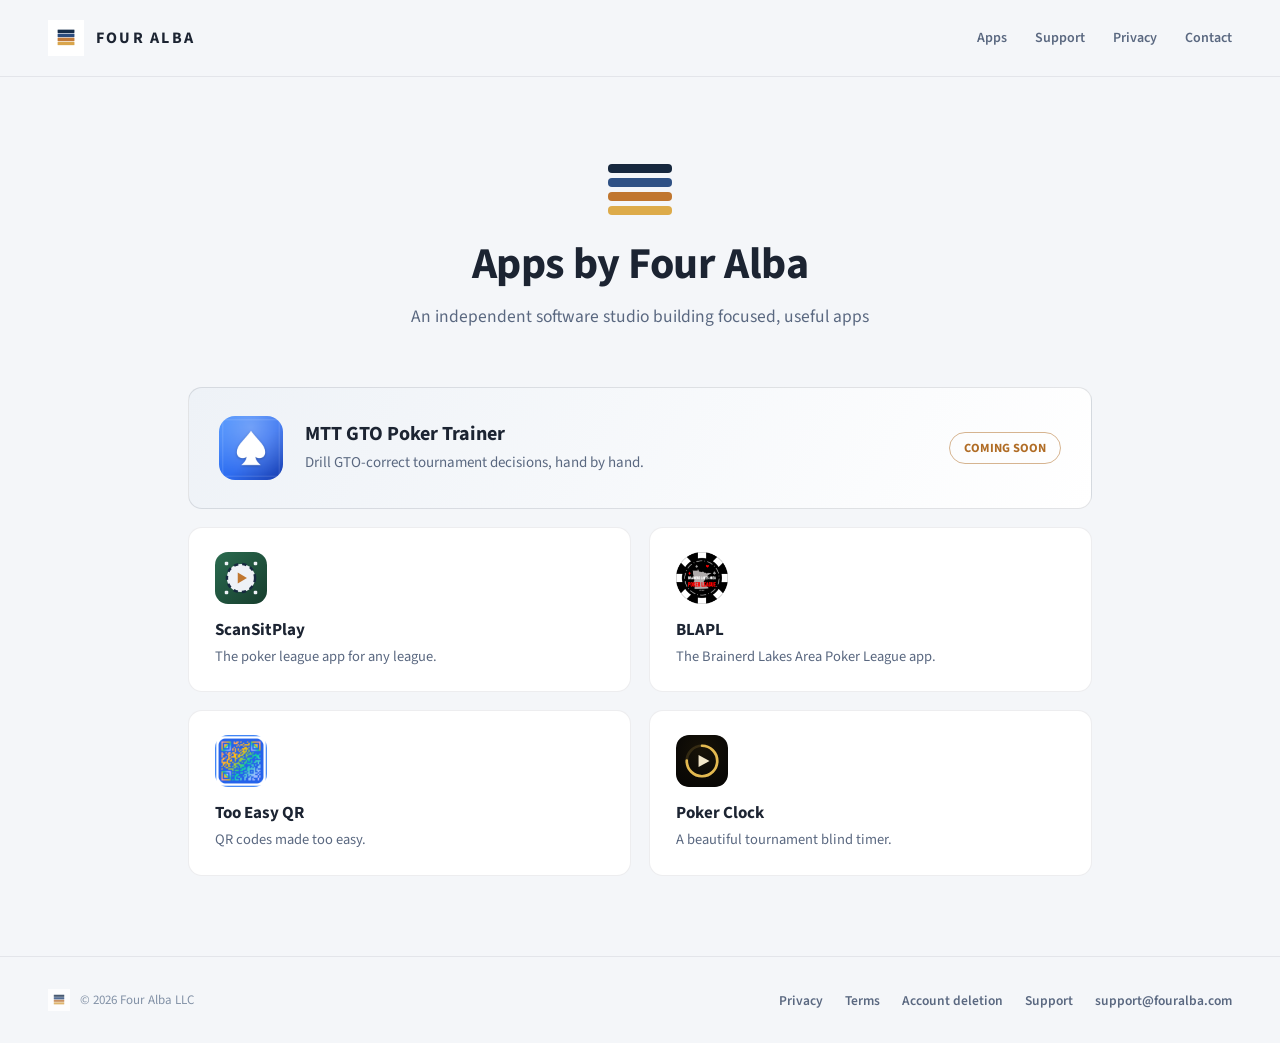
==== index.html @ 28549f2e "Fouralba.com company website — built from Claude Design handoff (light theme) Static multi-page site" ====
<!DOCTYPE html>
<html lang="en">
<head>
<meta charset="utf-8">
<meta name="viewport" content="width=device-width, initial-scale=1">
<title>Four Alba — Apps by Four Alba</title>
<meta name="description" content="Four Alba LLC is an independent software studio building focused, useful apps: MTT GTO Poker Trainer, ScanSitPlay, BLAPL, Too Easy QR, and Poker Clock.">
<link rel="canonical" href="https://fouralba.com/">
<meta property="og:type" content="website">
<meta property="og:site_name" content="Four Alba">
<meta property="og:title" content="Apps by Four Alba">
<meta property="og:description" content="An independent software studio building focused, useful apps.">
<meta property="og:image" content="https://fouralba.com/assets/four-alba-logo-transparent.png">
<meta property="og:url" content="https://fouralba.com/">
<meta name="twitter:card" content="summary">
<link rel="icon" type="image/png" href="/assets/four-alba-icon.png">
<link rel="apple-touch-icon" href="/assets/four-alba-icon.png">
<link rel="preconnect" href="https://fonts.googleapis.com">
<link rel="preconnect" href="https://fonts.gstatic.com" crossorigin>
<link href="https://fonts.googleapis.com/css2?family=Source+Sans+3:wght@400;600;700&display=swap" rel="stylesheet">
<link rel="stylesheet" href="/css/site.css">
</head>
<body>
<div class="site">

  <header class="site-header">
    <a class="brand" href="/">
      <img src="/assets/four-alba-icon.png" alt="Four Alba">
      <span>FOUR ALBA</span>
    </a>
    <nav class="site-nav">
      <a href="/">Apps</a>
      <a href="/support/">Support</a>
      <a href="/privacy/">Privacy</a>
      <a href="/support/">Contact</a>
    </nav>
  </header>

  <main>
    <div class="hero">
      <div class="hero-bars" aria-hidden="true">
        <div class="bar-navy"></div>
        <div class="bar-blue"></div>
        <div class="bar-rust"></div>
        <div class="bar-gold"></div>
      </div>
      <h1>Apps by Four Alba</h1>
      <p>An independent software studio building focused, useful apps</p>
    </div>

    <div class="app-grid">
      <a class="card card-featured" href="/apps/mtt-gto-trainer/">
        <div class="tile tile-64"><img src="/assets/icon-mtt-gto.png" alt=""></div>
        <div class="card-body">
          <div class="card-name">MTT GTO Poker Trainer</div>
          <div class="card-tag">Drill GTO-correct tournament decisions, hand by hand.</div>
        </div>
        <div class="badge">COMING SOON</div>
      </a>

      <a class="card card-app" href="/apps/scansitplay/">
        <div class="tile tile-52"><img src="/assets/icon-scansitplay.svg" alt=""></div>
        <div>
          <div class="card-name">ScanSitPlay</div>
          <div class="card-tag">The poker league app for any league.</div>
        </div>
      </a>

      <a class="card card-app" href="/apps/blapl/">
        <div class="tile tile-52"><img src="/assets/icon-blapl.png" alt=""></div>
        <div>
          <div class="card-name">BLAPL</div>
          <div class="card-tag">The Brainerd Lakes Area Poker League app.</div>
        </div>
      </a>

      <a class="card card-app" href="/apps/too-easy-qr/">
        <div class="tile tile-52"><img src="/assets/icon-too-easy-qr.png" alt=""></div>
        <div>
          <div class="card-name">Too Easy QR</div>
          <div class="card-tag">QR codes made too easy.</div>
        </div>
      </a>

      <a class="card card-app" href="/apps/poker-clock/">
        <div class="tile tile-52"><img src="/assets/icon-poker-clock.svg" alt=""></div>
        <div>
          <div class="card-name">Poker Clock</div>
          <div class="card-tag">A beautiful tournament blind timer.</div>
        </div>
      </a>
    </div>
  </main>

  <footer class="site-footer">
    <div class="footer-brand">
      <img src="/assets/four-alba-icon.png" alt="">
      <span>© 2026 Four Alba LLC</span>
    </div>
    <div class="footer-links">
      <a href="/privacy/">Privacy</a>
      <a href="/terms/">Terms</a>
      <a href="/account-deletion/">Account deletion</a>
      <a href="/support/">Support</a>
      <a href="mailto:support@fouralba.com">support@fouralba.com</a>
    </div>
  </footer>

</div>
</body>
</html>
---- css/site.css ----
/* Fouralba.com — light theme design tokens from design handoff */
:root {
  --page-bg: #f4f6f9;
  --card-bg: #ffffff;
  --text: #1c2432;
  --text-body: #3f4a5e;
  --text-muted: #5a6880;
  --text-faint: #8291a6;
  --border: rgba(28, 36, 50, 0.08);
  --border-strong: rgba(28, 36, 50, 0.12);
  --card-hover-border: rgba(176, 108, 37, 0.55);
  --navy: #16283f;
  --blue: #2f5185;
  --rust-brand: #c0762f;
  --gold: #ddab4a;
  --accent: #b06c25;
  --badge-border: rgba(176, 108, 37, 0.5);
}

* { box-sizing: border-box; }

html { color-scheme: light; }

body {
  margin: 0;
  background: var(--page-bg);
  color: var(--text);
  font-family: 'Source Sans 3', system-ui, sans-serif;
}

.site {
  min-height: 100vh;
  display: flex;
  flex-direction: column;
}

/* ============ Header ============ */
.site-header {
  display: flex;
  justify-content: space-between;
  align-items: center;
  gap: 16px;
  flex-wrap: wrap;
  padding: 20px 48px;
  border-bottom: 1px solid var(--border);
}

.brand {
  display: flex;
  align-items: center;
  gap: 12px;
  text-decoration: none;
  color: inherit;
}

.brand img { height: 36px; }

.brand span {
  font-weight: 700;
  font-size: 16px;
  letter-spacing: 0.14em;
}

.site-nav {
  display: flex;
  gap: 28px;
  flex-wrap: wrap;
  font-size: 14px;
  font-weight: 600;
}

.site-nav a {
  color: var(--text-muted);
  text-decoration: none;
  padding: 10px 0;
  margin: -10px 0;
  transition: color 0.15s;
}

.site-nav a:hover { color: var(--text); }

main { flex: 1; }

/* ============ Home ============ */
.hero {
  padding: 80px 48px 56px;
  text-align: center;
}

.hero-bars {
  display: inline-flex;
  flex-direction: column;
  gap: 5px;
  margin-bottom: 26px;
}

.hero-bars div {
  width: 64px;
  height: 9px;
  border-radius: 4px;
}

.bar-navy { background: var(--navy); border: 1px solid rgba(28, 36, 50, 0.18); }
.bar-blue { background: var(--blue); }
.bar-rust { background: var(--rust-brand); }
.bar-gold { background: var(--gold); }

.hero h1 {
  margin: 0 0 14px;
  font-size: 44px;
  line-height: 1.1;
  font-weight: 700;
  letter-spacing: -0.01em;
}

.hero p {
  margin: 0 auto;
  max-width: 520px;
  font-size: 17.5px;
  line-height: 1.55;
  color: var(--text-muted);
}

.app-grid {
  max-width: 1000px;
  margin: 0 auto;
  padding: 0 48px 80px;
  display: grid;
  grid-template-columns: 1fr 1fr;
  gap: 18px;
}

.card {
  background: var(--card-bg);
  border: 1px solid var(--border);
  border-radius: 14px;
  text-decoration: none;
  color: inherit;
  cursor: pointer;
  transition: border-color 0.15s;
}

.card:hover { border-color: var(--card-hover-border); }

.card-featured {
  grid-column: 1 / -1;
  display: flex;
  align-items: center;
  gap: 22px;
  background: linear-gradient(120deg, #eef2f7, #ffffff);
  border-color: var(--border-strong);
  padding: 28px 30px;
}

.card-app {
  display: flex;
  flex-direction: column;
  gap: 14px;
  padding: 24px 26px;
}

.tile {
  flex: none;
  display: grid;
  place-items: center;
  overflow: hidden;
  font-weight: 700;
}

.tile img {
  display: block;
  width: 100%;
  height: 100%;
  object-fit: cover;
}

.tile-52 { width: 52px; height: 52px; border-radius: 13px; font-size: 18px; }
.tile-64 { width: 64px; height: 64px; border-radius: 16px; font-size: 22px; }
.tile-84 { width: 84px; height: 84px; border-radius: 21px; font-size: 30px; }

.card-featured .card-name { font-weight: 700; font-size: 20px; margin-bottom: 4px; }
.card-featured .card-tag { font-size: 15px; color: var(--text-muted); line-height: 1.5; }
.card-featured .card-body { flex: 1; }

.card-app .card-name { font-weight: 700; font-size: 17px; margin-bottom: 4px; }
.card-app .card-tag { font-size: 14.5px; color: var(--text-muted); line-height: 1.5; }

.badge {
  display: inline-block;
  flex: none;
  font-size: 12.5px;
  font-weight: 700;
  color: var(--accent);
  border: 1px solid var(--badge-border);
  border-radius: 99px;
  padding: 6px 14px;
}

/* ============ App detail ============ */
.app-detail {
  max-width: 960px;
  margin: 0 auto;
  padding: 64px 48px 96px;
  display: flex;
  gap: 56px;
  align-items: flex-start;
}

.app-detail-main { flex: 1; min-width: 0; }

.back-link {
  display: inline-block;
  font-size: 14px;
  font-weight: 600;
  color: var(--text-muted);
  text-decoration: none;
  margin-bottom: 40px;
  padding: 10px 0;
  margin-top: -10px;
  transition: color 0.15s;
}

.back-link:hover { color: var(--text); }

.app-title-row {
  display: flex;
  align-items: center;
  gap: 24px;
  margin-bottom: 28px;
}

.app-title-row h1 {
  margin: 0 0 6px;
  font-size: 34px;
  font-weight: 700;
  letter-spacing: -0.01em;
}

.app-title-row .app-tag { font-size: 17px; color: var(--text-muted); }

.app-detail .badge { margin-bottom: 32px; }

.app-blurb {
  margin: 0 0 40px;
  font-size: 17px;
  line-height: 1.65;
  color: var(--text-body);
}

.app-links {
  border-top: 1px solid var(--border-strong);
  padding-top: 28px;
  display: flex;
  flex-wrap: wrap;
  gap: 24px;
  font-size: 14.5px;
  font-weight: 600;
}

.app-links a {
  color: var(--text-muted);
  text-decoration: underline;
  text-underline-offset: 3px;
  transition: color 0.15s;
}

.app-links a:hover { color: var(--text); }

.app-screenshot {
  flex: none;
  width: 280px;
  border-radius: 22px;
  overflow: hidden;
  border: 1px solid rgba(28, 36, 50, 0.14);
  box-shadow: 0 24px 60px rgba(16, 27, 44, 0.16);
}

.app-screenshot img {
  display: block;
  width: 100%;
}

.app-screenshot-placeholder {
  flex: none;
  width: 280px;
  height: 560px;
  border-radius: 22px;
  border: 1px dashed rgba(28, 36, 50, 0.3);
  display: grid;
  place-items: center;
  color: var(--text-faint);
  font-family: ui-monospace, Menlo, monospace;
  font-size: 12.5px;
  text-align: center;
  padding: 20px;
}

/* ============ Long-form (privacy / terms / deletion) ============ */
.longform {
  max-width: 720px;
  margin: 0 auto;
  padding: 64px 48px 96px;
  font-size: 16px;
  line-height: 1.7;
  color: var(--text-body);
}

.longform h1 {
  margin: 0 0 8px;
  font-size: 34px;
  font-weight: 700;
  color: var(--text);
}

.longform .page-meta {
  margin: 0 0 36px;
  font-size: 14px;
  color: var(--text-faint);
}

.longform h2 {
  margin: 32px 0 10px;
  font-size: 20px;
  color: var(--text);
}

.longform p { margin: 0; }
.longform p + p { margin-top: 10px; }
.longform .lede { margin: 0 0 24px; }
.longform ul { margin: 0; padding-left: 22px; }
.longform li { margin-bottom: 8px; }
.longform strong { color: var(--text); }
.longform a { color: var(--accent); }
.longform .list-intro { margin: 0 0 10px; }

/* ============ Support ============ */
.support-page {
  max-width: 720px;
  margin: 0 auto;
  padding: 64px 48px 96px;
}

.support-page h1 {
  margin: 0 0 8px;
  font-size: 34px;
  font-weight: 700;
}

.support-page .support-intro {
  margin: 0 0 40px;
  font-size: 17px;
  line-height: 1.6;
  color: var(--text-muted);
}

.support-cards {
  display: flex;
  flex-direction: column;
  gap: 16px;
  max-width: 520px;
}

.support-card {
  background: var(--card-bg);
  border: 1px solid var(--border);
  border-radius: 14px;
  padding: 24px 26px;
}

.support-card .card-title { font-weight: 700; font-size: 16px; margin-bottom: 6px; }

.support-card p {
  margin: 0 0 12px;
  font-size: 15px;
  color: var(--text-muted);
  line-height: 1.55;
}

.support-card a.support-email {
  color: var(--accent);
  font-weight: 700;
  font-size: 16px;
  text-decoration: none;
}

.support-card a.support-link {
  color: var(--accent);
  font-weight: 700;
  font-size: 15px;
  text-decoration: underline;
  text-underline-offset: 3px;
}

/* ============ Footer ============ */
.site-footer {
  border-top: 1px solid var(--border);
  padding: 32px 48px;
  display: flex;
  justify-content: space-between;
  align-items: center;
  gap: 24px;
  flex-wrap: wrap;
}

.footer-brand {
  display: flex;
  align-items: center;
  gap: 10px;
  font-size: 13px;
  color: var(--text-faint);
}

.footer-brand img { height: 22px; opacity: 0.8; }

.footer-links {
  display: flex;
  gap: 22px;
  flex-wrap: wrap;
  font-size: 13.5px;
  font-weight: 600;
}

.footer-links a {
  color: var(--text-muted);
  text-decoration: none;
  padding: 10px 0;
  margin: -10px 0;
  transition: color 0.15s;
}

.footer-links a:hover { color: var(--text); }

/* ============ Responsive ============ */
@media (max-width: 860px) {
  .site-header { padding: 16px 24px; }
  .site-nav { gap: 20px; }
  .hero { padding: 56px 24px 40px; }
  .hero h1 { font-size: 36px; }
  .app-grid { grid-template-columns: 1fr; padding: 0 24px 64px; }
  .card-featured { flex-direction: row; flex-wrap: wrap; }
  .app-detail {
    flex-direction: column;
    align-items: center;
    padding: 48px 24px 72px;
    gap: 48px;
  }
  .app-detail-main { width: 100%; }
  .longform, .support-page { padding: 48px 24px 72px; }
  .site-footer { padding: 28px 24px; flex-direction: column; align-items: flex-start; }
}

@media (max-width: 520px) {
  .hero h1 { font-size: 32px; }
  .app-title-row { flex-direction: row; gap: 18px; }
  .app-title-row h1 { font-size: 28px; }
  .card-featured { padding: 24px 22px; }
}
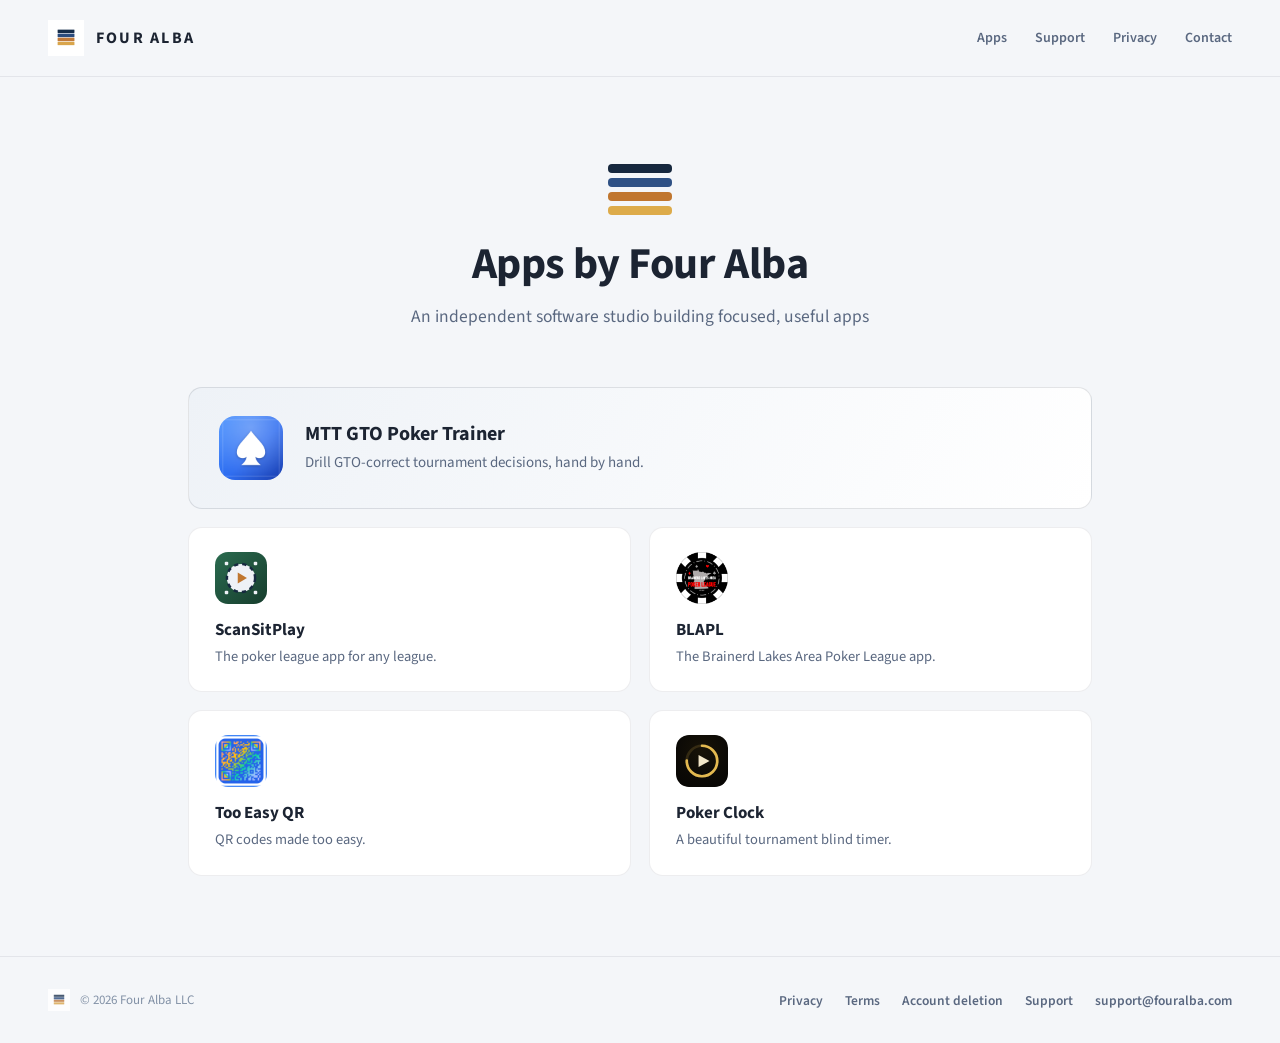
==== commit 31da225c: "Remove COMING SOON badge from MTT GTO Poker Trainer Co-Authored-By: Claude Fable 5 <noreply@anthropi" ====
--- a/index.html
+++ b/index.html
@@ -55,7 +55,6 @@
           <div class="card-name">MTT GTO Poker Trainer</div>
           <div class="card-tag">Drill GTO-correct tournament decisions, hand by hand.</div>
         </div>
-        <div class="badge">COMING SOON</div>
       </a>
 
       <a class="card card-app" href="/apps/scansitplay/">
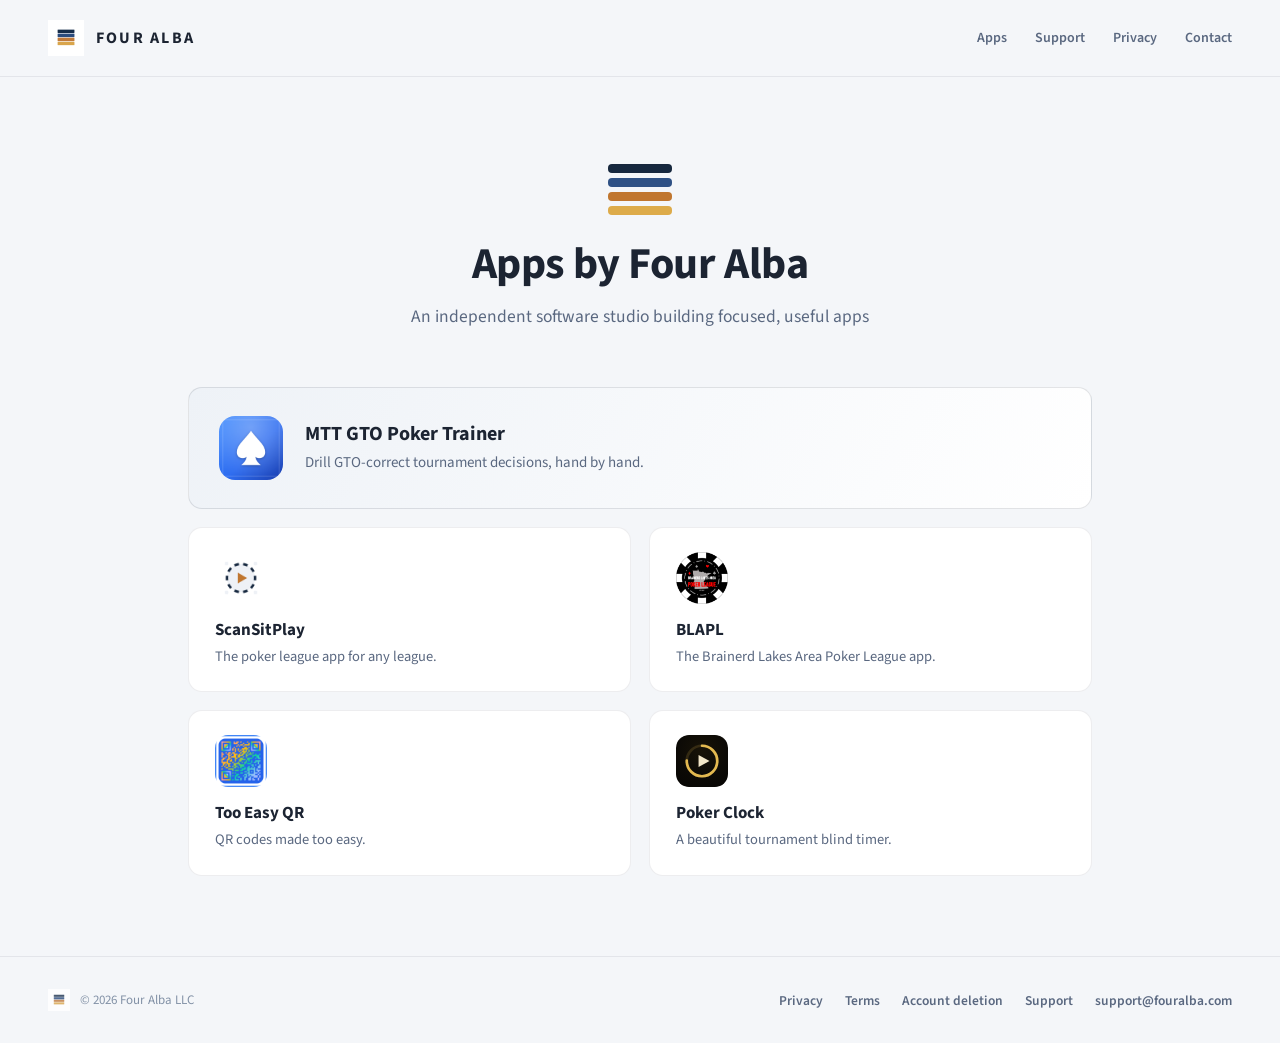
==== commit 1d2e3a22: "Scan Sit Play tile: replace the hand-drawn SVG approximation with the corrected mark PNG Co-Authored" ====
--- a/index.html
+++ b/index.html
@@ -58,7 +58,7 @@
       </a>
 
       <a class="card card-app" href="/apps/scansitplay/">
-        <div class="tile tile-52"><img src="/assets/icon-scansitplay.svg" alt=""></div>
+        <div class="tile tile-52"><img src="/assets/icon-scansitplay.png" alt=""></div>
         <div>
           <div class="card-name">ScanSitPlay</div>
           <div class="card-tag">The poker league app for any league.</div>
--- a/css/site.css
+++ b/css/site.css
@@ -239,6 +239,8 @@
 .app-title-row .app-tag { font-size: 17px; color: var(--text-muted); }
 
 .app-detail .badge { margin-bottom: 32px; }
+.store-badges { display: flex; flex-wrap: wrap; gap: 12px; align-items: center; margin-bottom: 32px; }
+.store-badges img { display: block; height: 60px; width: auto; }
 
 .app-blurb {
   margin: 0 0 40px;
